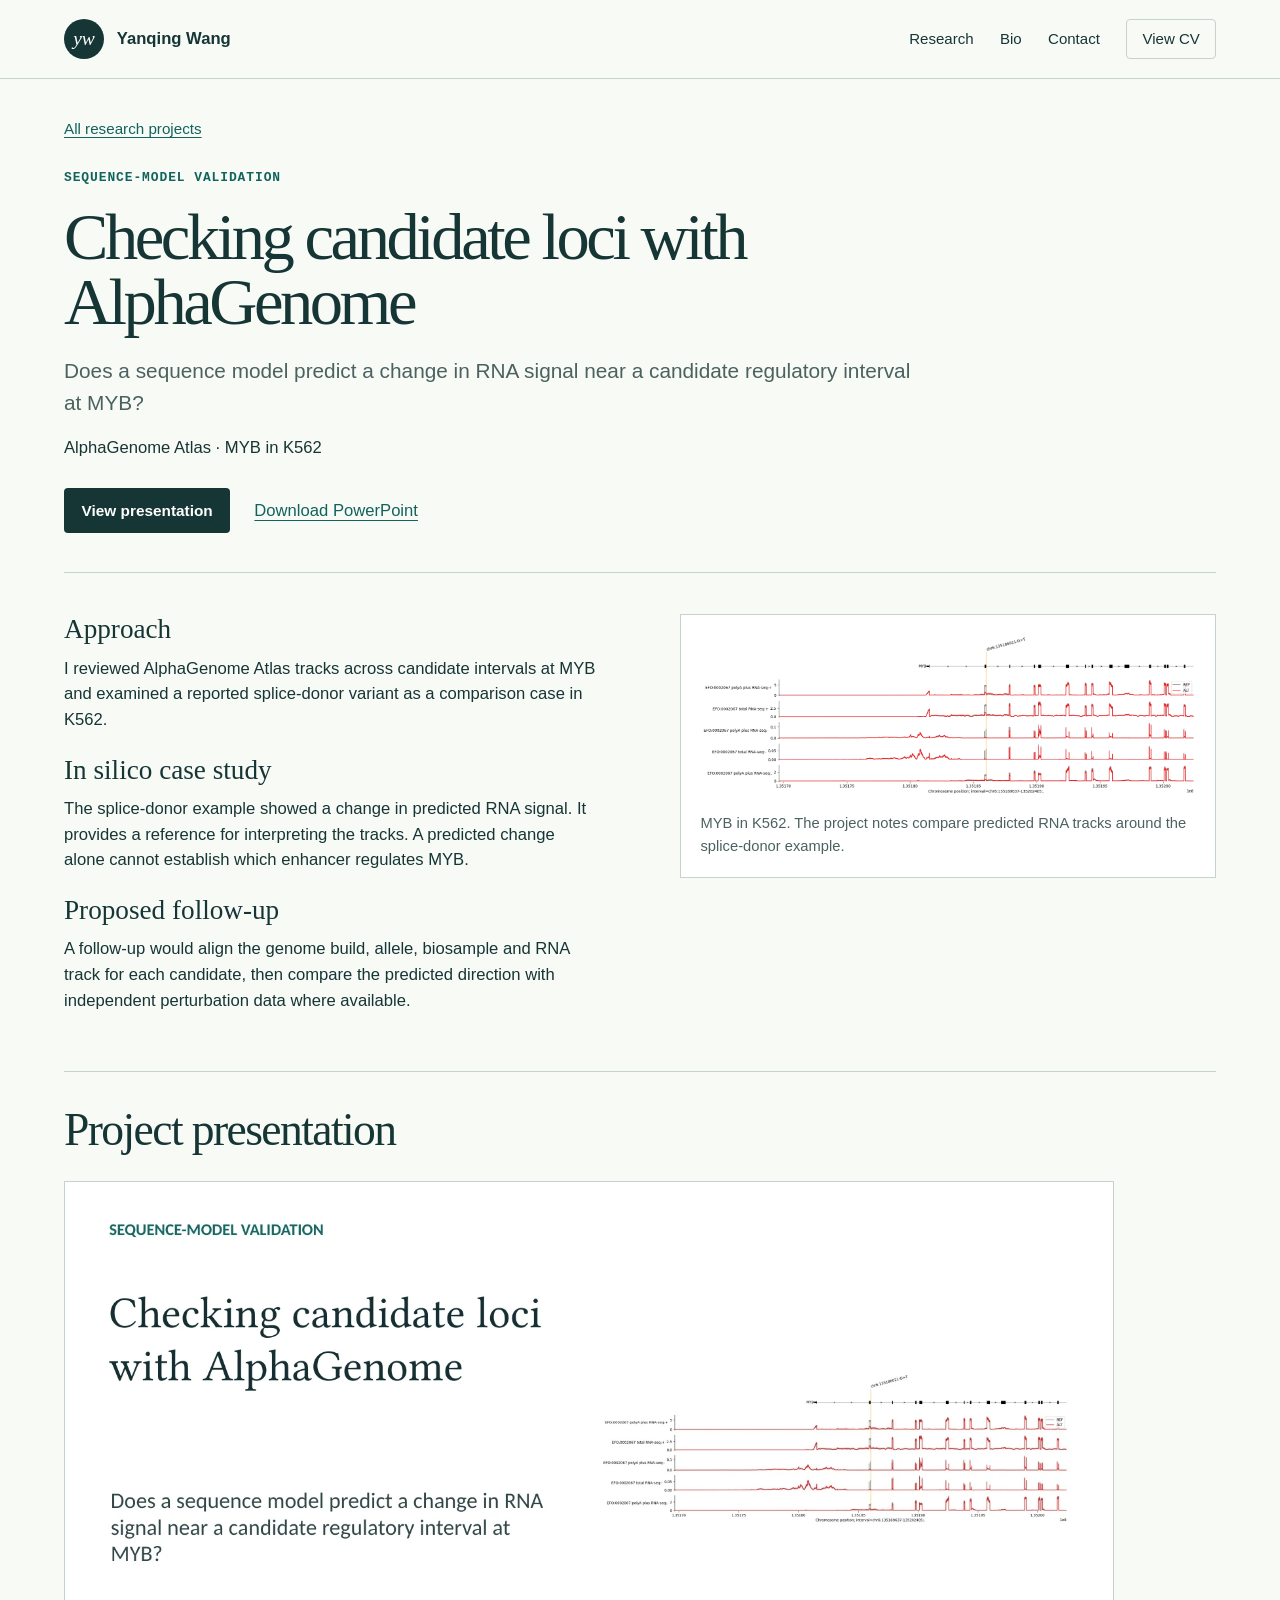
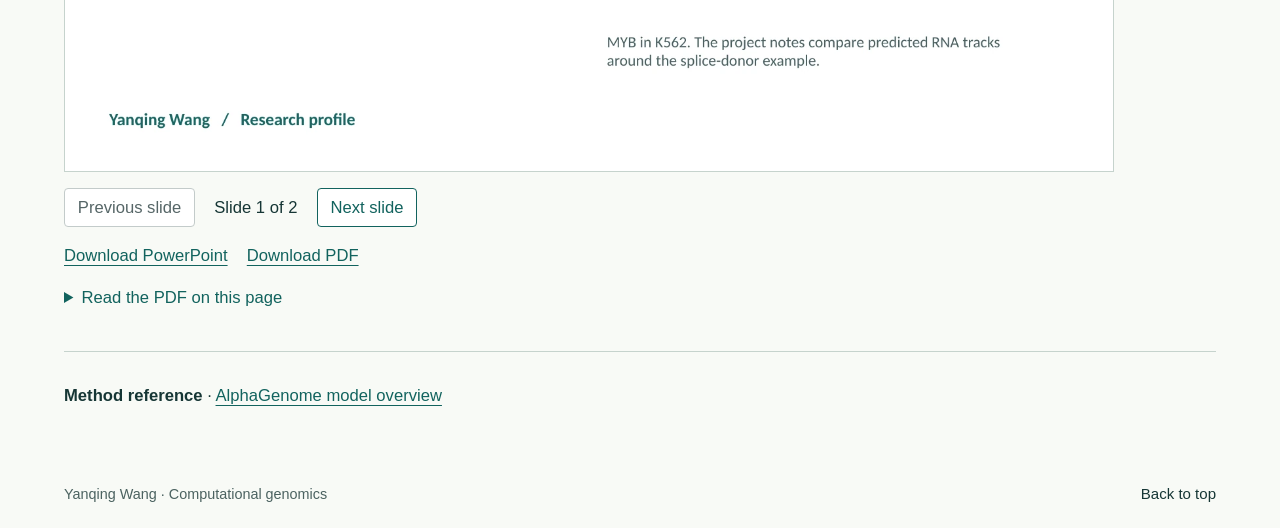
==== portfolio/profiles/alphagenome.html @ 272031eb "Publish the research portfolio and bilingual CVs under /portfolio/" ====
<!doctype html>
<html lang="en"><head><meta charset="utf-8"><meta name="viewport" content="width=device-width, initial-scale=1"><meta name="description" content="Does a sequence model predict a change in RNA signal near a candidate regulatory interval at MYB?"><meta name="theme-color" content="#163635"><title>AlphaGenome at MYB | Yanqing Wang</title><link rel="stylesheet" href="../assets/style.css"></head>
<body><a class="skip" href="#main">Skip to content</a><header><div class="shell bar"><a class="brand" href="../index.html"><span aria-hidden="true" class="monogram">yw</span>Yanqing Wang</a><nav aria-label="Primary"><a href="../index.html#research">Research</a><a href="../index.html#bio">Bio</a><a href="../index.html#contact">Contact</a><a class="navcv" href="../downloads/Yanqing-Wang-CV.pdf">View CV</a></nav></div></header><main id="main" class="shell"><section class="subhead"><a class="crumb" href="../index.html#research">All research projects</a><div class="kicker">Sequence-model validation</div><h1 class="page-title">Checking candidate loci with AlphaGenome</h1><p class="lede">Does a sequence model predict a change in RNA signal near a candidate regulatory interval at MYB?</p><p>AlphaGenome Atlas · MYB in K562</p><div class="actions"><a class="button" href="#slides">View presentation</a><a download href="../downloads/alphagenome.pptx">Download PowerPoint</a></div></section><div class="profilecontent"><section><h2>Approach</h2><p>I reviewed AlphaGenome Atlas tracks across candidate intervals at MYB and examined a reported splice-donor variant as a comparison case in K562.</p><h2>In silico case study</h2><p>The splice-donor example showed a change in predicted RNA signal. It provides a reference for interpreting the tracks. A predicted change alone cannot establish which enhancer regulates MYB.</p><h2>Proposed follow-up</h2><p>A follow-up would align the genome build, allele, biosample and RNA track for each candidate, then compare the predicted direction with independent perturbation data where available.</p></section><figure class="evidence"><a href="../assets/myb.png" aria-label="Open full-size research figure"><img src="../assets/myb.png" alt="Predicted MYB RNA tracks aligned to a gene annotation and highlighted variant position."></a><figcaption>MYB in K562. The project notes compare predicted RNA tracks around the splice-donor example.</figcaption></figure></div><section id="slides" class="slide-viewer" aria-label="Project presentation"><h2 class="section-title">Project presentation</h2><div class="slides"><img src="../assets/slides/alphagenome-1.webp" alt="Slide 1. Does a sequence model predict a change in RNA signal near a candidate regulatory interval at MYB?" width="1600" height="900" loading="lazy"><img src="../assets/slides/alphagenome-2.webp" alt="Slide 2. I reviewed AlphaGenome Atlas tracks across candidate intervals at MYB and examined a reported splice-donor variant as a comparison case in K562. The splice-donor example showed a change in predicted RNA signal. It provides a reference for interpreting the tracks. A predicted change alone cannot establish which enhancer regulates MYB. A follow-up would align the genome build, allele, biosample and RNA track for each candidate, then compare the predicted direction with independent perturbation data where available." width="1600" height="900" loading="lazy"></div><div class="pager" hidden><button type="button" data-step="-1">Previous slide</button><span aria-live="polite"></span><button type="button" data-step="1">Next slide</button></div><div class="file-links"><a download href="../downloads/alphagenome.pptx">Download PowerPoint</a><a href="../downloads/alphagenome.pdf" download>Download PDF</a></div><details class="inline-pdf"><summary>Read the PDF on this page</summary><object data="../downloads/alphagenome.pdf" type="application/pdf" aria-label="AlphaGenome at MYB PDF"><p><a href="../downloads/alphagenome.pdf">Open the PDF in a new viewer</a></p></object></details></section><div class="resource"><p><strong>Method reference</strong> · <a href="https://deepmind.google/blog/alphagenome-ai-for-better-understanding-the-genome/">AlphaGenome model overview</a></p></div></main><footer class="shell footer"><span>Yanqing Wang · Computational genomics</span><a href="#main">Back to top</a></footer><script src="../assets/slides.js" defer></script></body></html>
---- portfolio/assets/style.css ----
:root{--ink:#163635;--green:#12635e;--muted:#4b6260;--line:#c6d3cd;--paper:#f8faf6;--wash:#e8f1e9;--serif:"Iowan Old Style",Baskerville,Georgia,serif;--sans:"Inter",-apple-system,BlinkMacSystemFont,"Segoe UI",sans-serif;--mono:"SFMono-Regular",Consolas,monospace}
*{box-sizing:border-box}html{scroll-behavior:smooth;scroll-padding-top:1rem}body{margin:0;background:var(--paper);color:var(--ink);font:1.04rem/1.55 var(--sans)}a{color:var(--green);text-underline-offset:.22em}a:hover{text-decoration-thickness:2px}a:focus-visible{outline:3px solid #c8662a;outline-offset:4px}.shell{width:min(1240px,90%);margin:auto}.skip{position:absolute;top:-5rem;left:1rem;background:#fff;padding:1rem;z-index:1}.skip:focus{top:0}header{border-bottom:1px solid var(--line)}.bar{display:flex;align-items:center;justify-content:space-between;gap:1rem;min-height:78px}.brand{display:flex;align-items:center;gap:.8rem;text-decoration:none;font-weight:650;color:var(--ink);white-space:nowrap}.monogram{font:italic 1.22rem var(--serif);background:var(--ink);color:white;display:grid;place-items:center;width:40px;height:40px;border-radius:50%}nav{display:flex;gap:1.65rem;align-items:center}nav a,.footer a{color:var(--ink);font-size:.94rem;text-decoration:none}nav a:hover,.footer a:hover{text-decoration:underline}.navcv{padding:.48rem .95rem;border:1px solid var(--line);border-radius:4px}.hero{display:grid;grid-template-columns:1.12fr 1fr;gap:6%;align-items:center;padding:4.4rem 0 4rem}.kicker,.kind{color:var(--green);font:600 .81rem/1.5 var(--mono);letter-spacing:.07em;text-transform:uppercase}.hero h1,.page-title{font:normal clamp(3.2rem,5.55vw,5.5rem)/.98 var(--serif);letter-spacing:-.052em;margin:1rem 0 1.3rem}.hero h1 em{font-weight:400;color:var(--green)}.hero .lead{font-size:1.2rem;max-width:38rem;color:#354e4b}p{margin:.65rem 0 1rem}.actions{display:flex;flex-wrap:wrap;align-items:center;gap:.8rem 1.5rem;margin:1.65rem 0 0}.button{display:inline-block;padding:.68rem 1.1rem;border-radius:4px;background:var(--ink);color:white;text-decoration:none;font-weight:600;font-size:.96rem}.button:hover{background:var(--green)}figure{margin:0}.herofig{background:#e8eee6;border:1px solid var(--line);border-radius:5px;padding:1.35rem 1.4rem .85rem}.herofig img{width:100%;height:clamp(255px,24vw,360px);object-fit:contain;mix-blend-mode:multiply;display:block}.herofig figcaption{border-top:1px solid #bdcec2;margin-top:1.1rem;padding-top:.65rem;color:#465f58;font-size:.86rem}.research{border-top:1px solid var(--line);padding:2.5rem 0 3.5rem}.sectionhead{display:flex;align-items:baseline;justify-content:space-between}.sectionhead h2,.bio h2,.section-title{font:normal 2.85rem/1.15 var(--serif);margin:0 0 1.5rem;letter-spacing:-.035em}.cards{display:grid;grid-template-columns:1fr 1fr;gap:1.4rem}.card{border:1px solid var(--line);border-radius:5px;background:white;display:flex;flex-direction:column;overflow:hidden}.card-inner{padding:1.4rem 1.6rem 1.55rem;display:flex;flex:1;flex-direction:column;align-items:flex-start}.card h3{font:normal 2.05rem/1.12 var(--serif);letter-spacing:-.025em;margin:.65rem 0 .3rem}.card h3 a{color:var(--ink);text-decoration:none}.card h3 a:hover{text-decoration:underline}.card p{color:var(--muted);margin-bottom:1.35rem}.card .card-link{margin-top:auto;font-weight:600}.bio{background:var(--wash);border-block:1px solid var(--line);padding:3.2rem 0}.biogrid{display:grid;grid-template-columns:1.2fr .9fr;gap:10%}.bio p{max-width:41rem}.footer{display:flex;align-items:center;justify-content:space-between;gap:1rem;padding:1.4rem 0;color:var(--muted);font-size:.9rem}.subhead{padding:2.3rem 0 2.4rem;border-bottom:1px solid var(--line)}.crumb{display:inline-block;margin-bottom:1.75rem;font-size:.95rem}.subhead .page-title{max-width:920px;font-size:clamp(3rem,5.2vw,5rem)}.lede{font-size:1.3rem;max-width:860px;color:var(--muted)}.profilecontent{display:grid;grid-template-columns:1fr 1fr;gap:7%;padding:2.6rem 0}.profilecontent h2{font:normal 1.7rem var(--serif);margin:1.35rem 0 .35rem}.profilecontent h2:first-child{margin-top:0}.evidence{align-self:start;padding:1.2rem;background:white;border:1px solid var(--line)}.evidence img{width:100%;display:block}.evidence figcaption{font-size:.92rem;color:var(--muted);margin-top:1rem}.resource{border-top:1px solid var(--line);padding:1.3rem 0 2.2rem}.resource a{margin-right:1rem}.bio a{overflow-wrap:anywhere}
@media(max-width:760px){.bar{min-height:65px;flex-wrap:wrap;padding:.65rem 0}nav{gap:.85rem}.hero,.profilecontent,.biogrid{grid-template-columns:1fr}.hero{padding:2rem 0 2.3rem;gap:1.65rem}.hero h1{font-size:clamp(3.1rem,11vw,4.8rem)}.herofig img{height:235px}.cards{grid-template-columns:1fr}.biogrid{gap:1.7rem}.profilecontent{gap:1rem}.sectionhead h2,.bio h2{font-size:2.35rem}.card-inner{padding:1.2rem}.sectionhead{display:block}}@media(max-width:470px){.bar{align-items:flex-start}.brand{gap:.5rem}.bar nav{justify-content:space-between;flex-basis:100%;padding-bottom:.25rem}.navcv{padding:.2rem .65rem}.hero .lead{font-size:1.08rem}.subhead .page-title{font-size:2.9rem}.actions{gap:.8rem 1rem}.footer{align-items:flex-start}}
@media(prefers-reduced-motion:reduce){html{scroll-behavior:auto}}

.cv-files{list-style:none;padding:0}.cv-files li,.file-links,.pager{display:flex;align-items:center;gap:1.2rem;flex-wrap:wrap}.cv-files li{margin:.6rem 0}.cv-files strong{min-width:6rem}.slide-viewer{padding:2rem 0 2.5rem;border-top:1px solid var(--line)}.slides{max-width:1050px;border:1px solid var(--line);background:white}.slides img{display:block;width:100%;height:auto}.slides img[hidden],.pager[hidden]{display:none}.pager{margin:1rem 0}.pager button{border:1px solid var(--green);background:white;color:var(--green);font:inherit;border-radius:4px;padding:.35rem .8rem;cursor:pointer}.pager button:disabled{color:#566667;border-color:#c3cbca;cursor:default}.pager button:focus-visible,summary:focus-visible{outline:3px solid #c8662a;outline-offset:3px}.file-links{margin:1rem 0}.inline-pdf summary{color:var(--green);cursor:pointer}.inline-pdf object{display:block;margin-top:1rem;width:100%;height:clamp(420px,72vh,800px);border:1px solid var(--line)}
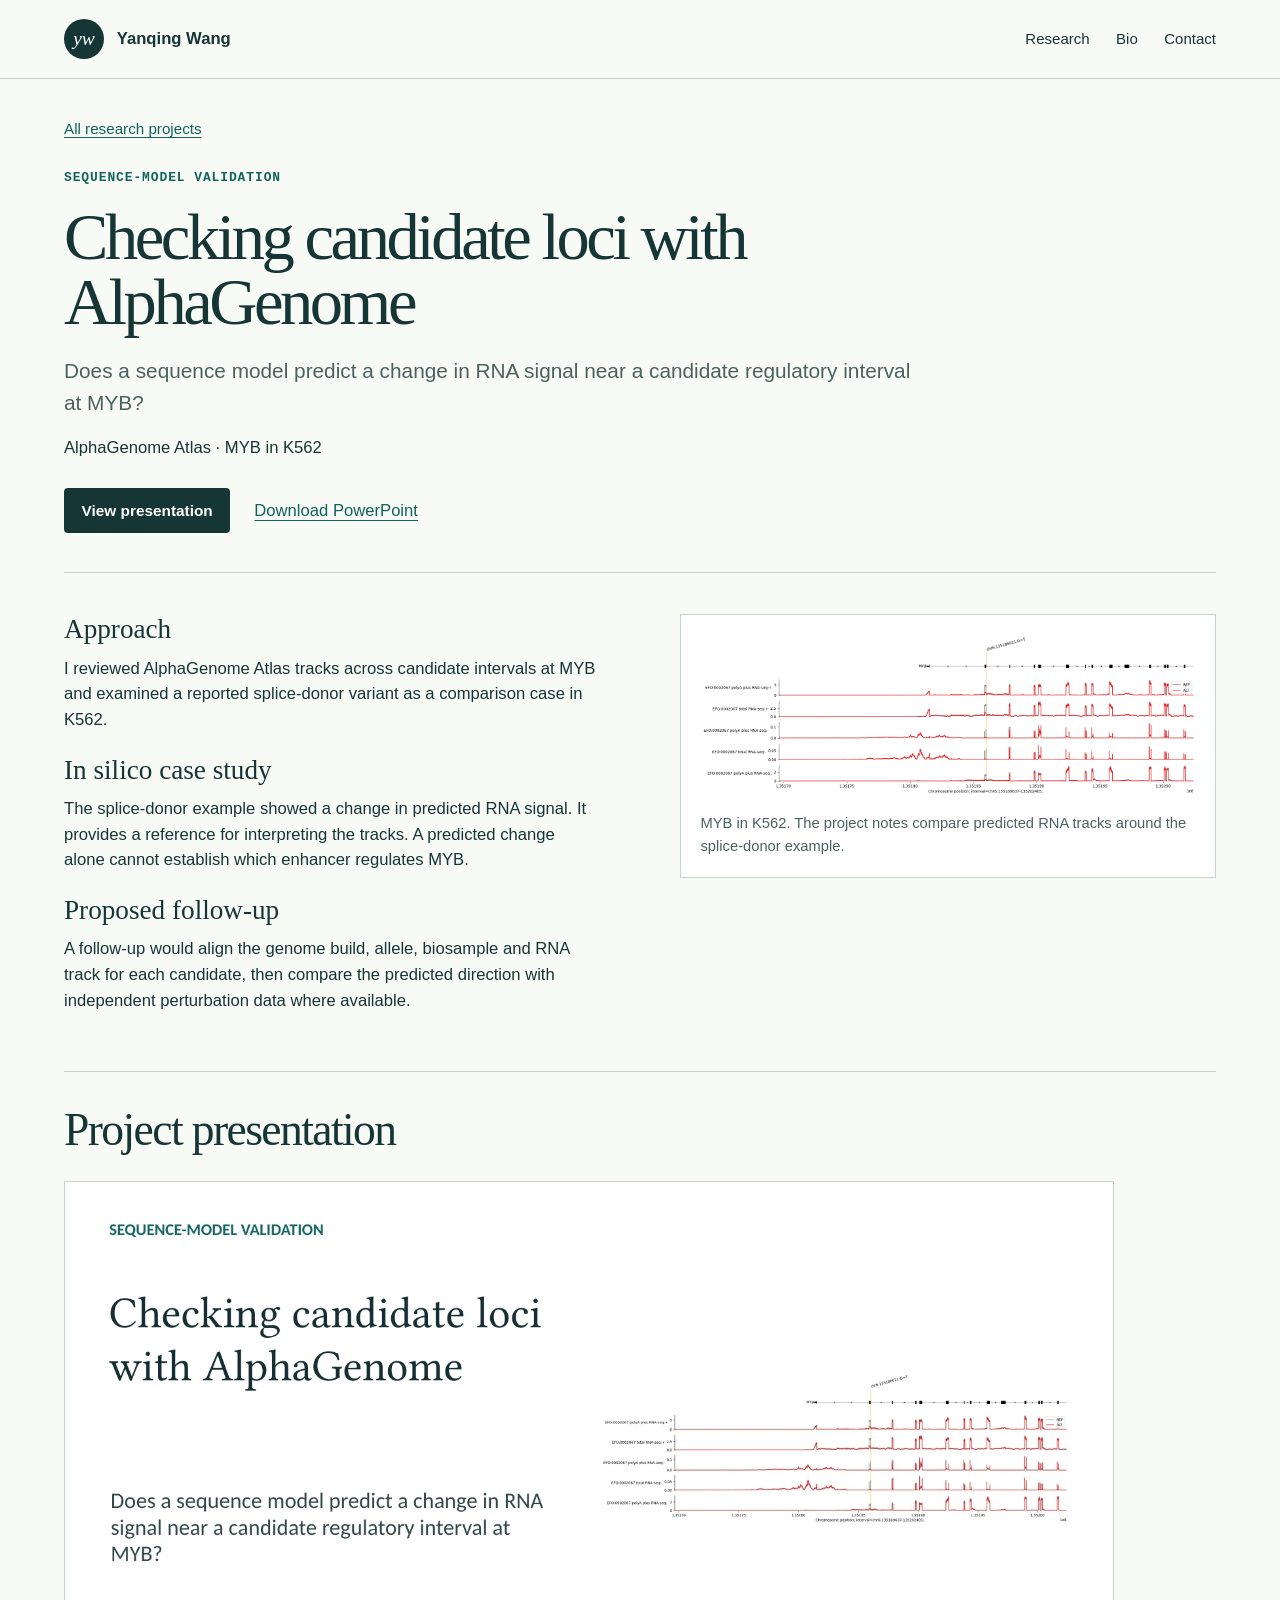
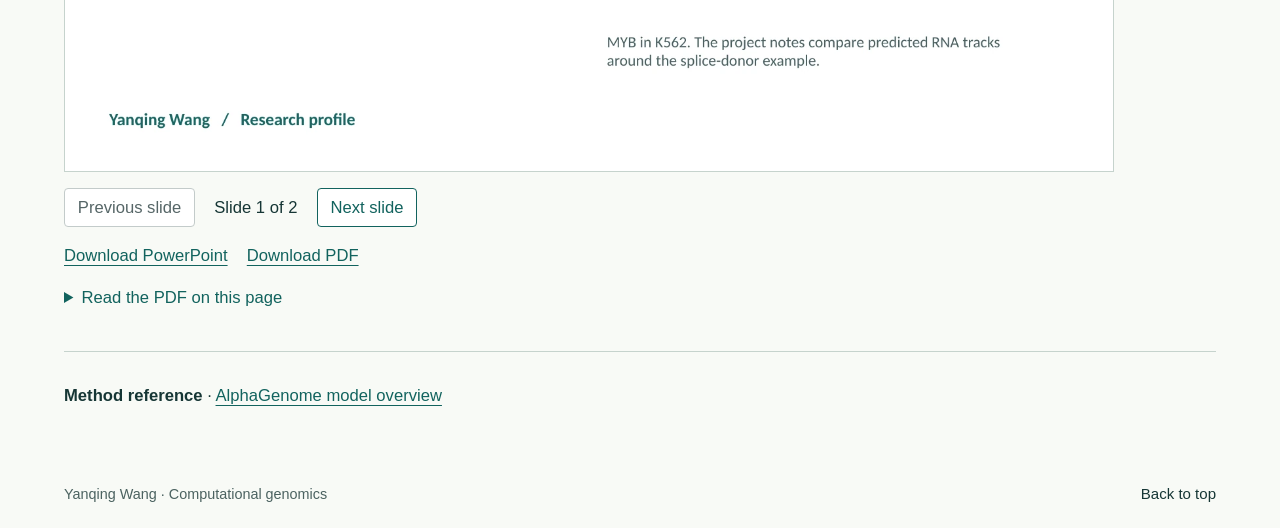
==== commit b9176134: "Expand six research profiles and remove public CV downloads" ====
--- a/portfolio/profiles/alphagenome.html
+++ b/portfolio/profiles/alphagenome.html
@@ -1,3 +1,3 @@
 <!doctype html>
 <html lang="en"><head><meta charset="utf-8"><meta name="viewport" content="width=device-width, initial-scale=1"><meta name="description" content="Does a sequence model predict a change in RNA signal near a candidate regulatory interval at MYB?"><meta name="theme-color" content="#163635"><title>AlphaGenome at MYB | Yanqing Wang</title><link rel="stylesheet" href="../assets/style.css"></head>
-<body><a class="skip" href="#main">Skip to content</a><header><div class="shell bar"><a class="brand" href="../index.html"><span aria-hidden="true" class="monogram">yw</span>Yanqing Wang</a><nav aria-label="Primary"><a href="../index.html#research">Research</a><a href="../index.html#bio">Bio</a><a href="../index.html#contact">Contact</a><a class="navcv" href="../downloads/Yanqing-Wang-CV.pdf">View CV</a></nav></div></header><main id="main" class="shell"><section class="subhead"><a class="crumb" href="../index.html#research">All research projects</a><div class="kicker">Sequence-model validation</div><h1 class="page-title">Checking candidate loci with AlphaGenome</h1><p class="lede">Does a sequence model predict a change in RNA signal near a candidate regulatory interval at MYB?</p><p>AlphaGenome Atlas · MYB in K562</p><div class="actions"><a class="button" href="#slides">View presentation</a><a download href="../downloads/alphagenome.pptx">Download PowerPoint</a></div></section><div class="profilecontent"><section><h2>Approach</h2><p>I reviewed AlphaGenome Atlas tracks across candidate intervals at MYB and examined a reported splice-donor variant as a comparison case in K562.</p><h2>In silico case study</h2><p>The splice-donor example showed a change in predicted RNA signal. It provides a reference for interpreting the tracks. A predicted change alone cannot establish which enhancer regulates MYB.</p><h2>Proposed follow-up</h2><p>A follow-up would align the genome build, allele, biosample and RNA track for each candidate, then compare the predicted direction with independent perturbation data where available.</p></section><figure class="evidence"><a href="../assets/myb.png" aria-label="Open full-size research figure"><img src="../assets/myb.png" alt="Predicted MYB RNA tracks aligned to a gene annotation and highlighted variant position."></a><figcaption>MYB in K562. The project notes compare predicted RNA tracks around the splice-donor example.</figcaption></figure></div><section id="slides" class="slide-viewer" aria-label="Project presentation"><h2 class="section-title">Project presentation</h2><div class="slides"><img src="../assets/slides/alphagenome-1.webp" alt="Slide 1. Does a sequence model predict a change in RNA signal near a candidate regulatory interval at MYB?" width="1600" height="900" loading="lazy"><img src="../assets/slides/alphagenome-2.webp" alt="Slide 2. I reviewed AlphaGenome Atlas tracks across candidate intervals at MYB and examined a reported splice-donor variant as a comparison case in K562. The splice-donor example showed a change in predicted RNA signal. It provides a reference for interpreting the tracks. A predicted change alone cannot establish which enhancer regulates MYB. A follow-up would align the genome build, allele, biosample and RNA track for each candidate, then compare the predicted direction with independent perturbation data where available." width="1600" height="900" loading="lazy"></div><div class="pager" hidden><button type="button" data-step="-1">Previous slide</button><span aria-live="polite"></span><button type="button" data-step="1">Next slide</button></div><div class="file-links"><a download href="../downloads/alphagenome.pptx">Download PowerPoint</a><a href="../downloads/alphagenome.pdf" download>Download PDF</a></div><details class="inline-pdf"><summary>Read the PDF on this page</summary><object data="../downloads/alphagenome.pdf" type="application/pdf" aria-label="AlphaGenome at MYB PDF"><p><a href="../downloads/alphagenome.pdf">Open the PDF in a new viewer</a></p></object></details></section><div class="resource"><p><strong>Method reference</strong> · <a href="https://deepmind.google/blog/alphagenome-ai-for-better-understanding-the-genome/">AlphaGenome model overview</a></p></div></main><footer class="shell footer"><span>Yanqing Wang · Computational genomics</span><a href="#main">Back to top</a></footer><script src="../assets/slides.js" defer></script></body></html>+<body><a class="skip" href="#main">Skip to content</a><header><div class="shell bar"><a class="brand" href="../index.html"><span aria-hidden="true" class="monogram">yw</span>Yanqing Wang</a><nav aria-label="Primary"><a href="../index.html#research">Research</a><a href="../index.html#bio">Bio</a><a href="../index.html#contact">Contact</a></nav></div></header><main id="main" class="shell"><section class="subhead"><a class="crumb" href="../index.html#research">All research projects</a><div class="kicker">Sequence-model validation</div><h1 class="page-title">Checking candidate loci with AlphaGenome</h1><p class="lede">Does a sequence model predict a change in RNA signal near a candidate regulatory interval at MYB?</p><p>AlphaGenome Atlas · MYB in K562</p><div class="actions"><a class="button" href="#slides">View presentation</a><a download href="../downloads/alphagenome.pptx">Download PowerPoint</a></div></section><div class="profilecontent"><section><h2>Approach</h2><p>I reviewed AlphaGenome Atlas tracks across candidate intervals at MYB and examined a reported splice-donor variant as a comparison case in K562.</p><h2>In silico case study</h2><p>The splice-donor example showed a change in predicted RNA signal. It provides a reference for interpreting the tracks. A predicted change alone cannot establish which enhancer regulates MYB.</p><h2>Proposed follow-up</h2><p>A follow-up would align the genome build, allele, biosample and RNA track for each candidate, then compare the predicted direction with independent perturbation data where available.</p></section><figure class="evidence"><a href="../assets/myb.png" aria-label="Open full-size research figure"><img src="../assets/myb.png" alt="Predicted MYB RNA tracks aligned to a gene annotation and highlighted variant position."></a><figcaption>MYB in K562. The project notes compare predicted RNA tracks around the splice-donor example.</figcaption></figure></div><section id="slides" class="slide-viewer" aria-label="Project presentation"><h2 class="section-title">Project presentation</h2><div class="slides"><img src="../assets/slides/alphagenome-1.webp" alt="Slide 1. Does a sequence model predict a change in RNA signal near a candidate regulatory interval at MYB?" width="1600" height="900" loading="lazy"><img src="../assets/slides/alphagenome-2.webp" alt="Slide 2. I reviewed AlphaGenome Atlas tracks across candidate intervals at MYB and examined a reported splice-donor variant as a comparison case in K562. The splice-donor example showed a change in predicted RNA signal. It provides a reference for interpreting the tracks. A predicted change alone cannot establish which enhancer regulates MYB. A follow-up would align the genome build, allele, biosample and RNA track for each candidate, then compare the predicted direction with independent perturbation data where available." width="1600" height="900" loading="lazy"></div><div class="pager" hidden><button type="button" data-step="-1">Previous slide</button><span aria-live="polite"></span><button type="button" data-step="1">Next slide</button></div><div class="file-links"><a download href="../downloads/alphagenome.pptx">Download PowerPoint</a><a href="../downloads/alphagenome.pdf" download>Download PDF</a></div><details class="inline-pdf"><summary>Read the PDF on this page</summary><object data="../downloads/alphagenome.pdf" type="application/pdf" aria-label="AlphaGenome at MYB PDF"><p><a href="../downloads/alphagenome.pdf">Open the PDF in a new viewer</a></p></object></details></section><div class="resource"><p><strong>Method reference</strong> · <a href="https://deepmind.google/blog/alphagenome-ai-for-better-understanding-the-genome/">AlphaGenome model overview</a></p></div></main><footer class="shell footer"><span>Yanqing Wang · Computational genomics</span><a href="#main">Back to top</a></footer><script src="../assets/slides.js" defer></script></body></html>
--- a/portfolio/assets/style.css
+++ b/portfolio/assets/style.css
@@ -4,3 +4,5 @@
 @media(prefers-reduced-motion:reduce){html{scroll-behavior:auto}}
 
 .cv-files{list-style:none;padding:0}.cv-files li,.file-links,.pager{display:flex;align-items:center;gap:1.2rem;flex-wrap:wrap}.cv-files li{margin:.6rem 0}.cv-files strong{min-width:6rem}.slide-viewer{padding:2rem 0 2.5rem;border-top:1px solid var(--line)}.slides{max-width:1050px;border:1px solid var(--line);background:white}.slides img{display:block;width:100%;height:auto}.slides img[hidden],.pager[hidden]{display:none}.pager{margin:1rem 0}.pager button{border:1px solid var(--green);background:white;color:var(--green);font:inherit;border-radius:4px;padding:.35rem .8rem;cursor:pointer}.pager button:disabled{color:#566667;border-color:#c3cbca;cursor:default}.pager button:focus-visible,summary:focus-visible{outline:3px solid #c8662a;outline-offset:3px}.file-links{margin:1rem 0}.inline-pdf summary{color:var(--green);cursor:pointer}.inline-pdf object{display:block;margin-top:1rem;width:100%;height:clamp(420px,72vh,800px);border:1px solid var(--line)}
+
+.slide-frame{position:relative;aspect-ratio:16/9;overflow:hidden}.slides .slide-frame img{position:absolute;inset:0;width:100%;height:100%;object-fit:cover}.slide-frame[hidden],.jump[hidden]{display:none}.jump{display:flex;gap:.7rem;align-items:center;flex-wrap:wrap;margin:0 0 1rem}.jump select{max-width:100%;font:inherit;color:var(--ink);background:white;border:1px solid var(--line);padding:.45rem;border-radius:4px}.score-table{width:100%;border-collapse:collapse;font-size:.95rem;margin:1.05rem 0 1.65rem}.score-table caption{text-align:left;font-weight:600;margin-bottom:.5rem}.score-table th,.score-table td{text-align:left;border-bottom:1px solid var(--line);padding:.45rem}.jump select:focus-visible{outline:3px solid #c8662a;outline-offset:3px}
